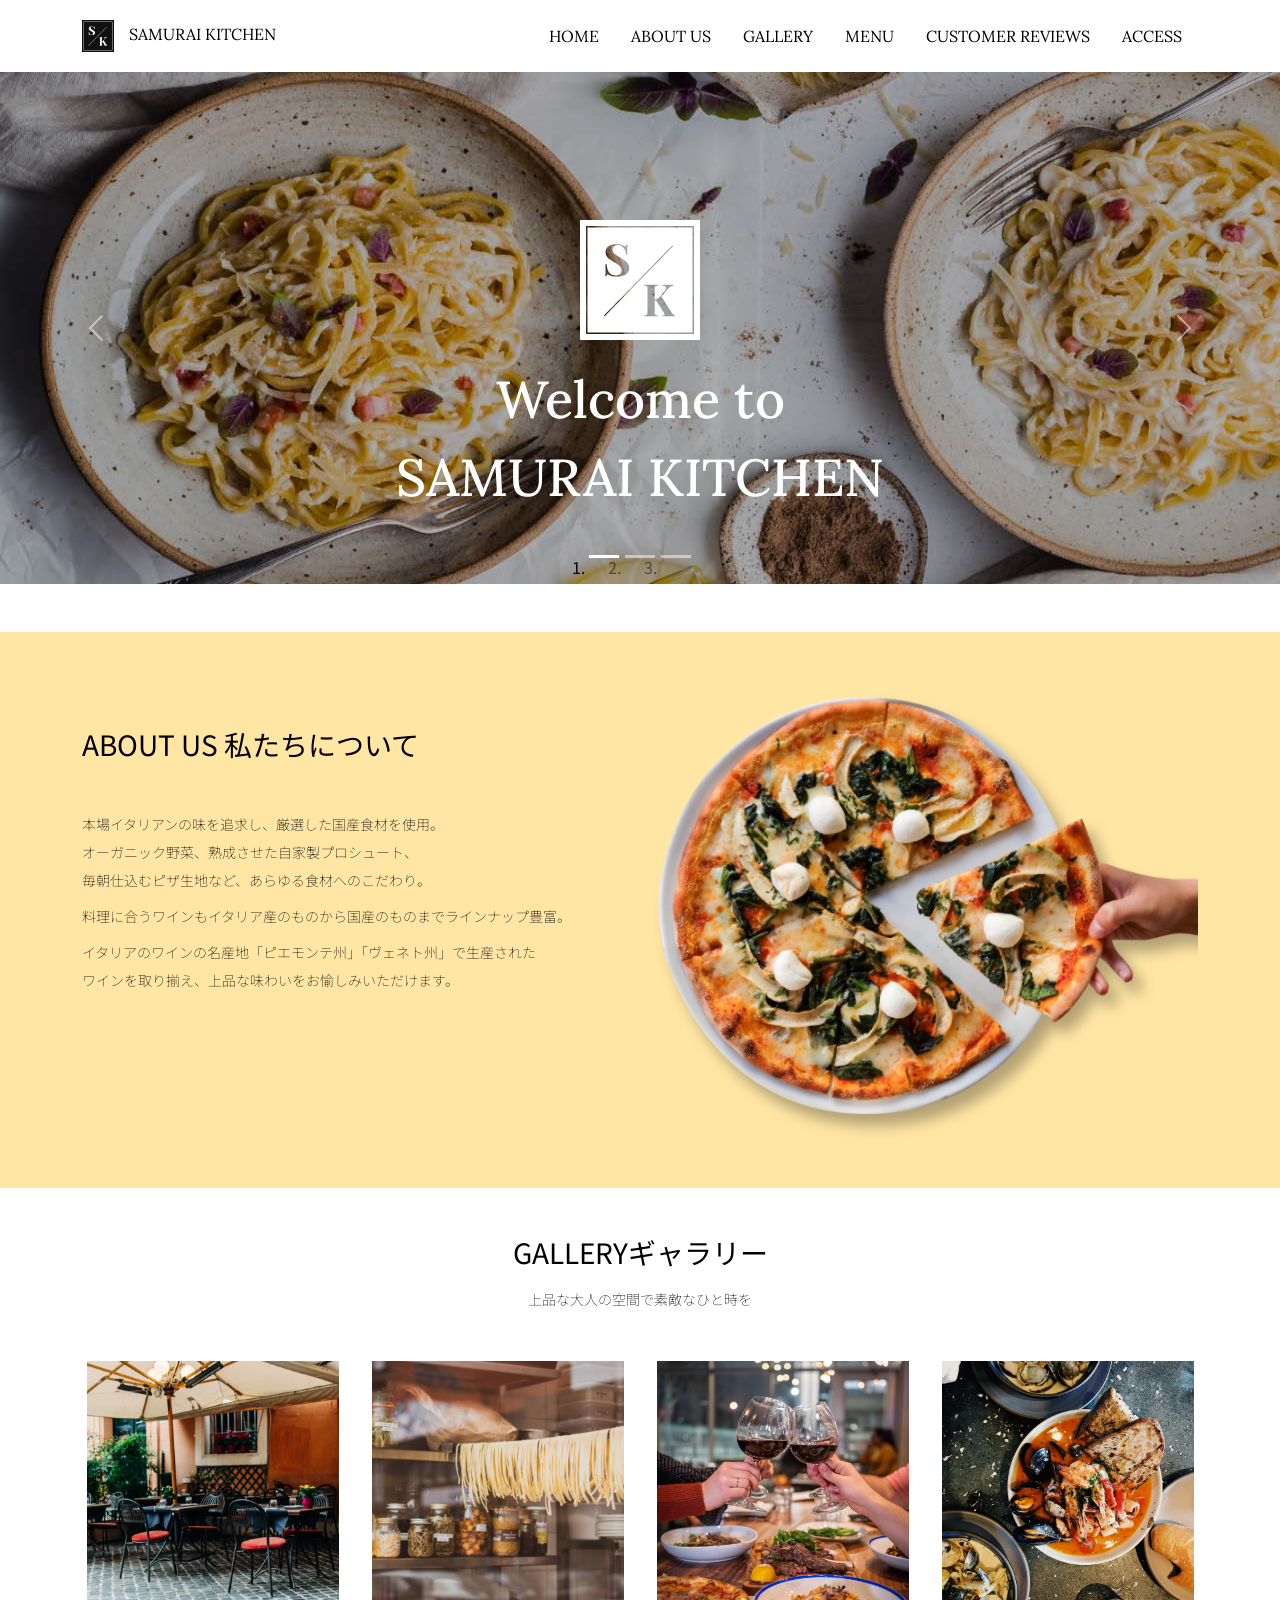
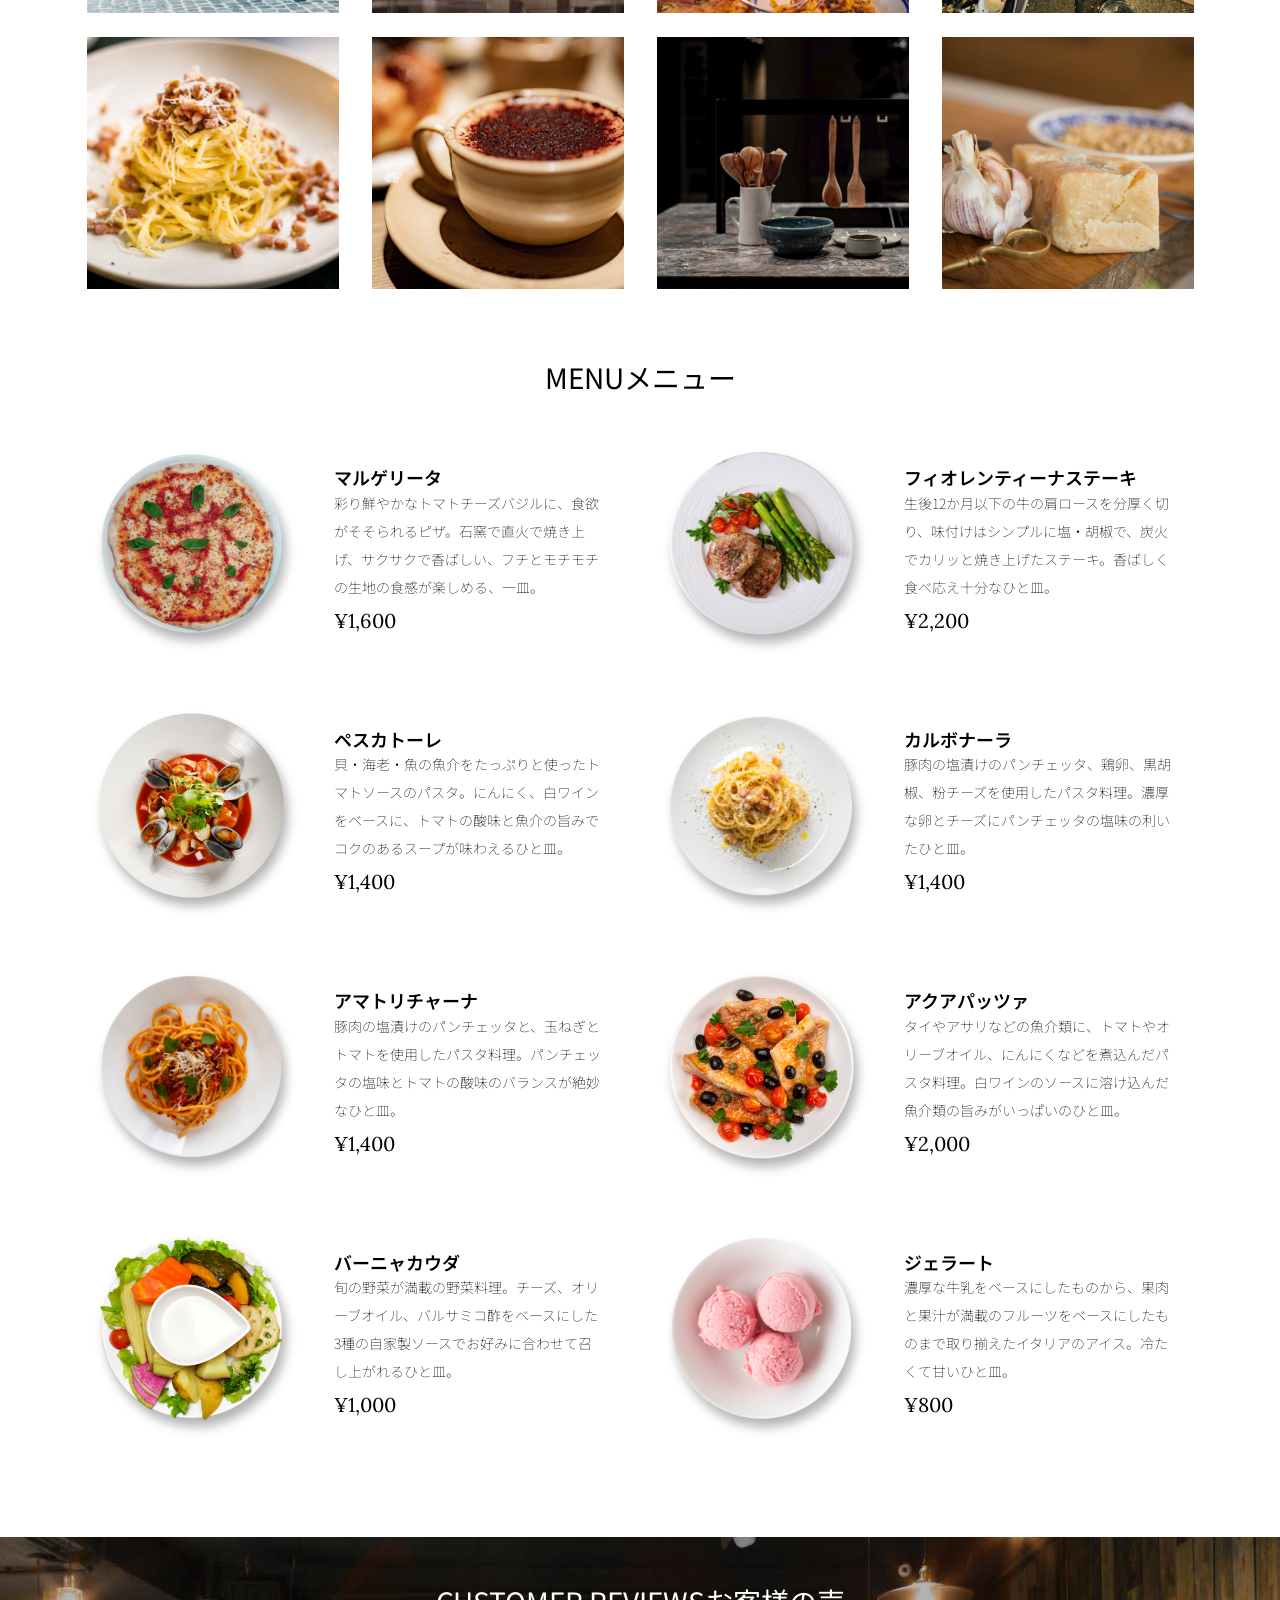
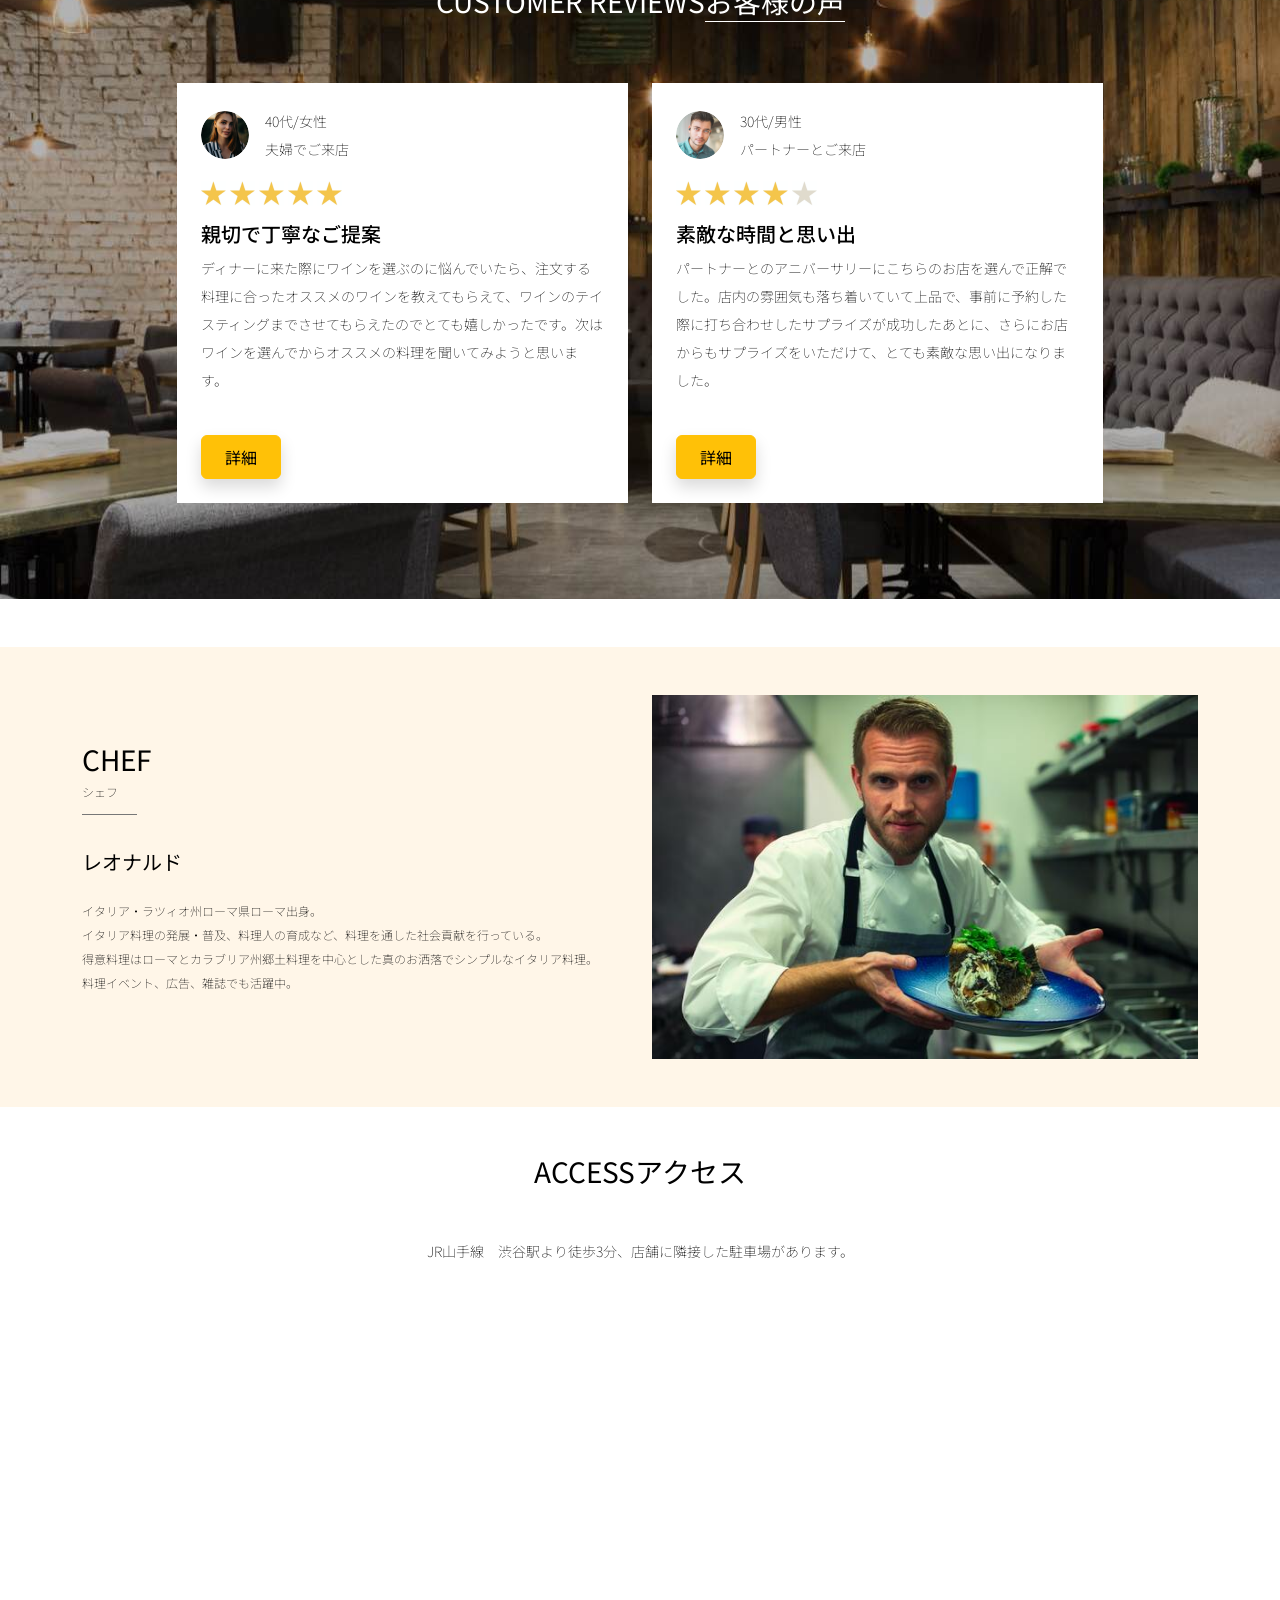
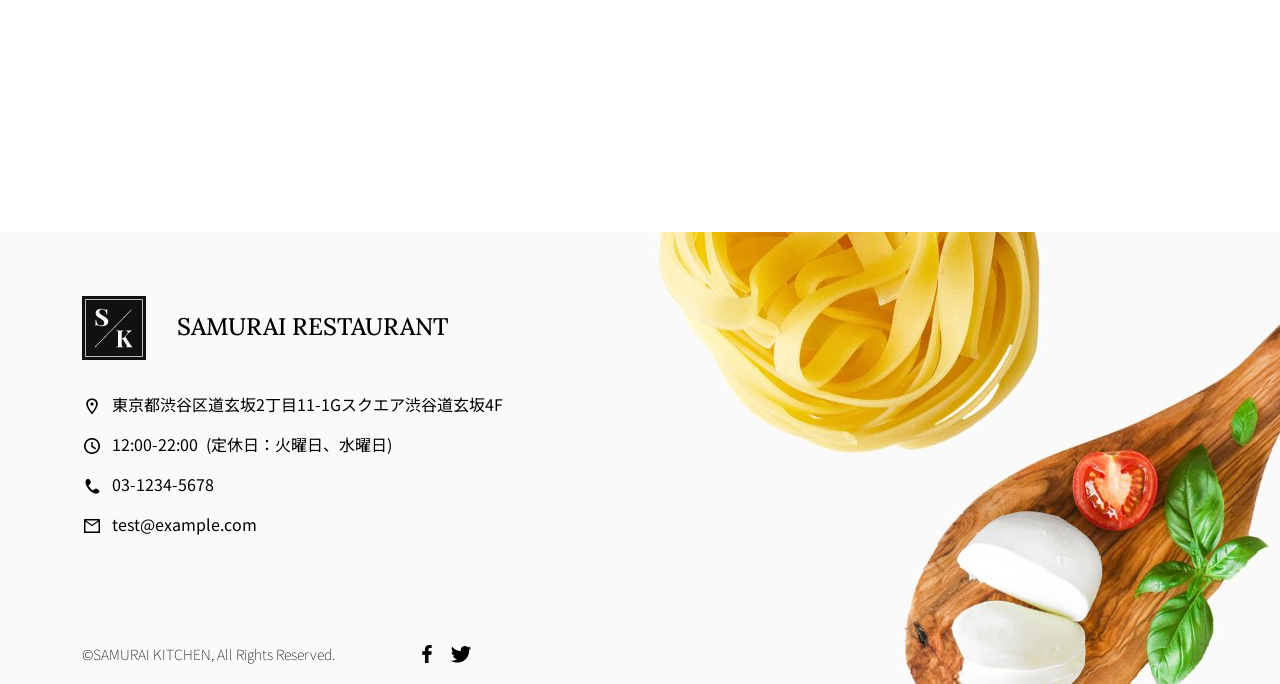
==== kadai_015/index.html @ 39fe1357 "kadai_015をアップロード" ====
<!doctype html>
<html lang="ja">

<head>
  <meta charset="utf-8">
  <meta name="viewport" content="width=device-width, initial-scale=1">
  <meta name="description" content="">
  <meta name="author" content="SAMURAI ENGINEER">
  <title>SAMURAI XD_HTML教材</title>
  <!-- ************************************************ bootstrap.min.cssの読み込み -->
  <link href="https://cdn.jsdelivr.net/npm/bootstrap@5.0.0-beta1/dist/css/bootstrap.min.css" rel="stylesheet"
    integrity="sha384-giJF6kkoqNQ00vy+HMDP7azOuL0xtbfIcaT9wjKHr8RbDVddVHyTfAAsrekwKmP1" crossorigin="anonymous">
  <!-- ************************************************ bootstrap.bundle.min.jsの読み込み -->

  <!-- ************************************************ Google Font読み込み -->
  <link rel="preconnect" href="https://fonts.gstatic.com">
  <link href="https://fonts.googleapis.com/css2?family=Lora&display=swap" rel="stylesheet">
  <link href="https://fonts.googleapis.com/css2?family=Noto+Sans+JP:wght@300&display=swap" rel="stylesheet">
  <!-- ************************************************ Font Awesome -->
  <link rel="stylesheet" href="https://use.fontawesome.com/releases/v5.1.0/css/all.css"
    integrity="sha384-lKuwvrZot6UHsBSfcMvOkWwlCMgc0TaWr+30HWe3a4ltaBwTZhyTEggF5tJv8tbt" crossorigin="anonymous">
  <!-- ************************************************今回作成する styles.cssの読み込み -->
  <link href="stylesheet/style.css" rel="stylesheet">
  <!-- ************************************************  -->
</head>

<body>
  <main>

    <!-- ************************************************ ナビゲーションバー開始 -->
   <nav class="navbar navbar-expand-lg">
     <div class="container">
       <a class="navbar-brand my_navbar_brand">
         <img class="img-fluid navbar_brand_logo" src="img/site_logo.png" alt="サイトアイコン"><span>SAMURAI KITCHEN</span>
       </a>
       <div class="navbar-toggler hamburger_menu" data-bs-toggle="collapse" data-bs-target="#navbarNav"
         　aria-controls="navbarNav" aria-expanded="false" aria-label="Toggle navigation">
         <input type="checkbox" id="hamburger_btn_check">
         <label for="hamburger_btn_check" class="hamburger_btn">
           <img class="btn_open" src="img/button_open.png" alt="ナビゲーションバーのボタン">
           <img class="btn_close" src="img/button_close.png" alt="ナビゲーションバーのボタン">
         </label>
       </div>
       <div class="collapse navbar-collapse justify-content-end" id="navbarNav">
         <ul class="navbar-nav">
           <li class="nav-item px-2">
             <a class="nav-link my_nav_link my-2" aria-current="page" href="#">HOME</a>
           </li>

           <li class="nav-item px-2">
             <a class="nav-link my_nav_link my-2" href="#about">ABOUT US</a>
           </li>

           <li class="nav-item px-2">
             <a class="nav-link my_nav_link my-2" href="#gallery">GALLERY</a>
           </li>

           <li class="nav-item px-2">
             <a class="nav-link my_nav_link my-2" href="#menu">MENU</a>
           </li>

           <li class="nav-item px-2">
             <a class="nav-link my_nav_link my-2" href="#review">CUSTOMER REVIEWS</a>
           </li>

           <li class="nav-item px-2">
             <a class="nav-link my_nav_link my-2" href="#access">ACCESS</a>
           </li>
             
         </ul>
       </div>
     </div>
   </nav>
    <!-- ************************************************ ナビゲーションバー終了 -->

    <!-- ************************************************ カルーセル開始 -->
  <div id="myCarousel" class="carousel slide mb-5" data-bs-ride="carousel">
    <ol class="carousel-indicators">
      <li data-bs-target="#myCarousel" data-bs-slide-to="0" class="active"></li>
     <li data-bs-target="#myCarousel" data-bs-slide-to="1"></li>
      <li data-bs-target="#myCarousel" data-bs-slide-to="2"></li>
   </ol>

    <div class="carousel-inner">
     <div class="carousel-item active">
        <img src="img/slider-1.jpg" alt="SAMURAI KITCHEN-1">
        <div class="carousel-caption">
         <h1 class="my_carousel_caption">
            Welcome to<br>
            SAMURAI KITCHEN
         </h1>
        </div>
     </div>

     <div class="carousel-item">
        <img src="img/slider-2.jpg" alt="サンプル画像">
        <div class="carousel-caption">
         <h1 class="my_carousel_caption">
            The fabulous combination of&nbsp;wine&nbsp;and&nbsp;food
          </h1>
        </div>
    </div>

      <div class="carousel-item">
        <img src="img/slider-3.jpg" alt="サンプル画像">
       <div class="carousel-caption">
          <h1 class="my_carousel_caption">Get the Italian taste<br>
            at the SAMURAI&nbsp;KITCHEN
         </h1>
        </div>
     </div>

  </div>
    <a class="carousel-control-prev" href="#myCarousel" role="button" data-bs-slide="prev">
      <span class="carousel-control-prev-icon" aria-hidden="true"></span>
      <span class="visually-hidden">Previous</span>
    </a>

    <a class="carousel-control-next" href="#myCarousel" role="button" data-bs-slide="next">
      <span class="carousel-control-next-icon" aria-hidden="true"></span>
      <span class="visually-hidden">Next</span>
    </a>
  </div>

    <!-- ************************************************ カルーセル終了 -->

    <!-- ************************************************ アバウトセクション開始 -->
<!-- アバウトセクション開始 -->
<section class="about_us_bg" id="about">
  <div class="container py-5 mb-5">
    <div class="row">
      <div class="col-lg-6 text-left">
        <div class="py-5">
          <h2 class="section_title about mb-5">
            ABOUT US
          </h2>
          <p class="mb-2">
            本場イタリアンの味を追求し、厳選した国産食材を使用。<br>
            オーガニック野菜、熟成させた自家製プロシュート、<br>
            毎朝仕込むピザ生地など、あらゆる食材へのこだわり。<br>
          </p>
          <p class="mb-2">
            料理に合うワインもイタリア産のものから国産のものまでラインナップ豊富。<br>
          </p>
          <p class="mb-2">
            イタリアのワインの名産地「ピエモンテ州」「ヴェネト州」で生産された<br>
            ワインを取り揃え、上品な味わいをお愉しみいただけます。<br>
          </p>
        </div>
      </div>
      <div class="col-lg-6">
        <img src="img/img-about-us.png" class="img-fluid" alt="pizza">
      </div>
    </div>
  </div>
</section>

    <!-- ************************************************ アバウトセクション終了 -->

    <!-- ************************************************ ギャラリーセクション開始 -->
    <section id="gallery">
      <div class="container mb-5">
        <h2 class="mb-3 section_title gallery text-center">GALLERY</h2>
        <p class="text-center mb-5">
          上品な大人の空間で素敵なひと時を
        </p>

        <div class="row">
          <div class="col-6 col-lg-3 mb-4 d-flex justify-content-center">
            <img class="img-fluid" src="img/gallery-1.jpg" alt="サンプル画像">
          </div>

          <div class="col-6 col-lg-3 mb-4 d-flex justify-content-center">
            <img class="img-fluid" src="img/gallery-2.jpg" alt="サンプル画像">
          </div>

          <div class="col-6 col-lg-3 mb-4 d-flex justify-content-center">
            <img class="img-fluid" src="img/gallery-3.jpg" alt="サンプル画像">
          </div>

          <div class="col-6 col-lg-3 mb-4 d-flex justify-content-center">
            <img class="img-fluid" src="img/gallery-4.jpg" alt="サンプル画像">
          </div>

          <div class="col-6 col-lg-3 mb-4 d-flex justify-content-center">
            <img class="img-fluid" src="img/gallery-5.jpg" alt="サンプル画像">
          </div>

          <div class="col-6 col-lg-3 mb-4 d-flex justify-content-center">
            <img class="img-fluid" src="img/gallery-6.jpg" alt="サンプル画像">
          </div>

          <div class="col-6 col-lg-3 mb-4 d-flex justify-content-center">
            <img class="img-fluid" src="img/gallery-7.jpg" alt="サンプル画像">
          </div>

          <div class="col-6 col-lg-3 mb-4 d-flex justify-content-center">
            <img class="img-fluid" src="img/gallery-8.jpg" alt="サンプル画像">
          </div>

        </div>
      </div>
    </section>

    <!-- ************************************************ ギャラリーセクション終了 -->

    <!-- ************************************************ メニューセクション -->
    <section id="menu">
      <div class="container">
        <div class="row">
          <div class="col-lg-12">
            <h2 class="section_title menu text-center mb-5">MENU</h2>
          </div>
        </div>
      </div>

      <div class="container mb-5">
        <div class="row">
          <div class="col-12 col-lg-6">
            <div class="row g-0 mb-4">
              <div class="col-12 col-lg-5 text-center">
                <img src="img/margherita.png" class="img-fluid" alt="マルゲリータ">
              </div>
              <div class="col-12 col-lg-7 p-4">
              <h4 class="mb-0 menu_title">マルゲリータ</h4>
                <p class="my-auto">彩り鮮やかなトマトチーズバジルに、食欲がそそられるピザ。石窯で直火で焼き上げ、サクサクで香ばしい、フチとモチモチの生地の食感が楽しめる、一皿。</p>
                <p class="menu_price">¥1,600</p>
              </div>
            </div>
          </div>

          <div class="col-12 col-lg-6">
            <div class="row g-0 mb-4">
              <div class="col-12 col-lg-5 text-center">
              <img src="img/steak.png" class="img-fluid" alt="フィオレンティーナステーキ">
              </div>
              <div class="col-12 col-lg-7 p-4">
                <h4 class="mb-0 menu_title">フィオレンティーナステーキ</h4>
                <p class="my-auto">生後12か月以下の牛の肩ロースを分厚く切り、味付けはシンプルに塩・胡椒で、炭火でカリッと焼き上げたステーキ。香ばしく食べ応え十分なひと皿。</p>
                <p class="menu_price">¥2,200</p>
              </div>
            </div>
          </div>

          <div class="col-12 col-lg-6">
            <div class="row g-0 mb-4">
              <div class="col-12 col-lg-5 text-center">
                <img src="img/pescatore.png" class="img-fluid" alt="ペスカトーレ">
              </div>
              <div class="col-12 col-lg-7 p-4">
                <h4 class="mb-0 menu_title">ペスカトーレ</h4>
                <p class="my-auto">貝・海老・魚の魚介をたっぷりと使ったトマトソースのパスタ。にんにく、白ワインをベースに、トマトの酸味と魚介の旨みでコクのあるスープが味わえるひと皿。</p>
                <p class="menu_price">¥1,400</p>
              </div>
            </div>
          </div>

          <div class="col-12 col-lg-6">
            <div class="row g-0 mb-4">
              <div class="col-12 col-lg-5 text-center">
                <img src="img/carbonara.png" class="img-fluid" alt="カルボナーラ">
              </div>
              <div class="col-12 col-lg-7 p-4">
                <h4 class="mb-0 menu_title">カルボナーラ</h4>
                <p class="my-auto">豚肉の塩漬けのパンチェッタ、鶏卵、黒胡椒、粉チーズを使用したパスタ料理。濃厚な卵とチーズにパンチェッタの塩味の利いたひと皿。</p>
                <p class="menu_price">¥1,400</p>
              </div>
            </div>
          </div>

          <div class="col-12 col-lg-6">
            <div class="row g-0 mb-4">
              <div class="col-12 col-lg-5 text-center">
                <img src="img/amatriciana.png" class="img-fluid" alt="アマトリチャーナ">
              </div>
              <div class="col-12 col-lg-7 p-4">
                <h4 class="mb-0 menu_title">アマトリチャーナ</h4>
                <p class="my-auto">豚肉の塩漬けのパンチェッタと、玉ねぎとトマトを使用したパスタ料理。パンチェッタの塩味とトマトの酸味のバランスが絶妙なひと皿。</p>
                <p class="menu_price">¥1,400</p>
              </div>
            </div>
          </div>

          <div class="col-12 col-lg-6">
            <div class="row g-0 mb-4">
              <div class="col-12 col-lg-5 text-center">
                <img src="img/acqua-pazza.png" class="img-fluid" alt="アクアパッツァ">
              </div>
              <div class="col-12 col-lg-7 p-4">
                <h4 class="mb-0 menu_title">アクアパッツァ</h4>
                <p class="my-auto">タイやアサリなどの魚介類に、トマトやオリーブオイル、にんにくなどを煮込んだパスタ料理。白ワインのソースに溶け込んだ魚介類の旨みがいっぱいのひと皿。</p>
                <p class="menu_price">¥2,000</p>
              </div>
            </div>
          </div>

          <div class="col-12 col-lg-6">
            <div class="row g-0 mb-4">
              <div class="col-12 col-lg-5 text-center">
                <img src="img/bagna-cauda.png" class="img-fluid" alt="バーニャカウダ">
              </div>
              <div class="col-12 col-lg-7 p-4">
                <h4 class="mb-0 menu_title">バーニャカウダ</h4>
                <p class="my-auto">旬の野菜が満載の野菜料理。チーズ、オリーブオイル、バルサミコ酢をベースにした3種の自家製ソースでお好みに合わせて召し上がれるひと皿。</p>
                <p class="menu_price">¥1,000</p>
              </div>
            </div>
          </div>

          <div class="col-12 col-lg-6">
            <div class="row g-0 mb-4">
              <div class="col-12 col-lg-5 text-center">
                <img src="img/gelato.png" class="img-fluid" alt="ジェラート">
              </div>
              <div class="col-12 col-lg-7 p-4">
                <h4 class="mb-0 menu_title">ジェラート</h4>
                <p class="my-auto">濃厚な牛乳をベースにしたものから、果肉と果汁が満載のフルーツをベースにしたものまで取り揃えたイタリアのアイス。冷たくて甘いひと皿。</p>
                <p class="menu_price">¥800</p>
              </div>
            </div>
          </div>
        </div>
      </div>
    </section>

    <!-- ************************************************ メニューセクション終了 -->

    <!-- ************************************************ レビューセクション開始 -->
    <section id="review">
      <div class="review_wrapper">
        <div class="container py-5 mb-5">
          <div class="text-center mb-5">
            <h2 class="section_title review text-center text-white">CUSTOMER REVIEWS</h2>
          </div>
          <div class="row pb-5 justify-content-center">
            <div class="col-12 col-lg-5 mt-3">
              <div class="bg-white h_420">
                <div class="p-4">
                  <div class="d-flex align-items-center">
                    <img src="img/customer-woman.png" class="reviewer_img" alt="サンプル画像">
                    <div>
                      <p class="my-0">40代/女性</p>
                      <p class="my-0">夫婦でご来店</p>
                    </div>
                  </div>
                  <div class="my-3">
                    <img src="img/star-point.png" class="star_img" alt="star">
                    <img src="img/star-point.png" class="star_img" alt="star">
                    <img src="img/star-point.png" class="star_img" alt="star">
                    <img src="img/star-point.png" class="star_img" alt="star">
                    <img src="img/star-point.png" class="star_img" alt="star">
                  </div>
                  <h5>親切で丁寧なご提案</h5>
                  <p>
                    ディナーに来た際にワインを選ぶのに悩んでいたら、注文する料理に合ったオススメのワインを教えてもらえて、ワインのテイスティングまでさせてもらえたのでとても嬉しかったです。次はワインを選んでからオススメの料理を聞いてみようと思います。
                  </p>
                  <button type="button" class="btn btn-warning shadow fix_bottom">詳細</button>
                </div>
              </div>
            </div>
            <div class="col-12 col-lg-5 mt-3">
              <div class="bg-white h_420">
                <div class="p-4">
                  <div class="d-flex align-items-center">
                    <img src="img/customer-man.png" class="reviewer_img" alt="サンプル画像">
                    <div>
                      <p class="my-0">30代/男性</p>
                      <p class="my-0">パートナーとご来店</p>
                    </div>
                  </div>
                  <div class="my-3">
                    <img src="img/star-point.png" class="star_img" alt="star">
                    <img src="img/star-point.png" class="star_img" alt="star">
                    <img src="img/star-point.png" class="star_img" alt="star">
                    <img src="img/star-point.png" class="star_img" alt="star">
                    <img src="img/star-no-point.png" class="star_img" alt="no-star">
                  </div>
                  <h5>素敵な時間と思い出</h5>
                  <p>
                    パートナーとのアニバーサリーにこちらのお店を選んで正解でした。店内の雰囲気も落ち着いていて上品で、事前に予約した際に打ち合わせしたサプライズが成功したあとに、さらにお店からもサプライズをいただけて、とても素敵な思い出になりました。
                  </p>
                  <button type="button" class="btn btn-warning shadow fix_bottom">詳細</button>
                </div>
              </div>
            </div>
          </div>
        </div>
      </div>
    </section>

    <!-- ************************************************ レビューセクション終了 -->

    <!--  *********************************************** 課題-15のシェフ追加　-->
    <section id="chef" class="chef_bg">
      <div class="container py-5 mb-5">
        <div class="row align-items-center">
          <div class="col-lg-6 chef_text_wrapper">
            <h2 class="section_title chef mb-1">CHEF</h2>
            <p class="chef_subtitle">シェフ</p>
            <h3 class="chef_name">レオナルド</h3>
               <p class="chef_description">
              イタリア・ラツィオ州ローマ県ローマ出身。
              <br>イタリア料理の発展・普及、料理人の育成など、料理を通した社会貢献を行っている。 
              <br>得意料理はローマとカラブリア州郷土料理を中心とした真のお洒落でシンプルなイタリア料理。
              <br>料理イベント、広告、雑誌でも活躍中。
               </p>
              </div>

          <div class="col-lg-6">
            <img src="img/chef.jpg" class="img-fluid" alt="シェフの写真"> 
          </div>

        </div>
      </div>
    </section>


    <!--  *********************************************** 課題-15のシェフ追加終了　-->


    <!-- ************************************************ アクセスセクション開始 -->
    <section id="access">
      <div class="container">

        <div class="row">
          <div class="col-lg-12 text-center mb-5">
            <h2 class="section_title text-center access mb-5">ACCESS</h2>
            <p>JR山手線　渋谷駅より徒歩3分、店舗に隣接した駐車場があります。</p>
          </div>
        </div>
      </div>

      <div class="container mb-5 px-2">
        <iframe
          src="https://www.google.com/maps/embed?pb=!1m18!1m12!1m3!1d12967.114087343349!2d139.687349334065!3d35.657827993593834!2m3!1f0!2f0!3f0!3m2!1i1024!2i768!4f1.1!3m3!1m2!1s0x6018f5209bb80c49%3A0x7abbc1a9d7d575eb!2z5qCq5byP5Lya56S-5L6N!5e0!3m2!1sja!2sjp!4v1623882550231!5m2!1sja!2sjp"
          class="w-100" style="height: 50vh;" loading="lazy"></iframe>
      </div>
    </section>

    <!-- ************************************************ アクセスセクション終了 -->


    <!-- ************************************************ フッター開始 -->
    <footer id="footer">
      <div class="container">
        <div class="row">
          <div class="col-12 col-lg-6 position-relative">
            <div class="row pt-5">
              <div class="col-lg-2 text-center my-3">
                <img class="img-fluid footer_brand_logo" src="img/site_logo.png" alt="サンプル画像">
              </div>
              <div class="col-lg-10 align-self-center my-3">
                <h2 class="m-0 footer_text">SAMURAI RESTAURANT</h2>
              </div>
            </div>

            <div class="restaurant_info py-3">
              <div class="d-flex mb-3">
                <img src="img/icon-Marker.png" alt="marker">
                <p class="p-0 m-0">東京都渋谷区道玄坂2丁目11-1Gスクエア渋谷道玄坂4F</p>
              </div>
              <div class="d-flex mb-3">
                <img src="img/icon-Clock.png" alt="clock">
                <p class="p-0 m-0">12:00-22:00&nbsp;&nbsp;(定休日：火曜日、水曜日)</p>
              </div>
              <div class="d-flex mb-3">
                <img src="img/icon-Phone.png" alt="phone">
                <p class="p-0 m-0">03-1234-5678</p>
              </div>
              <div class="d-flex mb-3">
                <img src="img/icon-Mail.png" alt="mail">
                <p class="p-0 m-0">test@example.com</p>
              </div>
            </div>

            <div class="copy_right align-items-center">
              <p>
                ©SAMURAI KITCHEN, All Rights Reserved.
              </p>
              <img src="img/icon-facebook.png" class="sns_img" alt="facebook">
              <img src="img/icon-twitter.png" class="sns_img" alt="twitter">
            </div>
          </div>

          <div class="col-12 col-lg-6 d-none d-lg-block">
            <img src="img/background-footer.jpg" alt="背景画像">
          </div>
        </div>
      </div>
    </footer>
    
    <!-- ************************************************ フッター終了 -->
  </main>

 <script src="https://cdn.jsdelivr.net/npm/bootstrap@5.0.0-beta1/dist/js/bootstrap.bundle.min.js"
    integrity="sha384-ygbV9kiqUc6oa4msXn9868pTtWMgiQaeYH7/t7LECLbyPA2x65Kgf80OJFdroafW" crossorigin="anonymous" defer>
 </script> 

</body>

</html>
---- kadai_015/stylesheet/style.css ----
/* ----------------------------------------------- 共通 */
html,
body {
  overflow-x: hidden;
}

body {
  color: #000000;
  font-family: 'Noto Sans JP', sans-serif;
  padding-bottom: 0;

}

p {
  line-height: 2.0em;
  font-weight: 100;
  font-style: normal;
  font-size: 14px;

}



/* ----------------------------------------------- ナビゲーションバー */
.navbar_brand_logo {
  width: 32px;
  height: 32px;
  display: inline-block;
  margin-right: 15px;
}

.my_navbar_brand,
.my_nav_link {
  font-size: 16px;
  font-family: 'Lora', serif;
  color: #000000 !important;
}

.navbar-toggler {
  padding: 0 !important;
  border: none;
}

#hamburger_btn_check:checked~.hamburger_btn .btn_close {
  display: block;
}

#hamburger_btn_check:checked~.hamburger_btn .btn_open {
  display: none;
}

.btn_close {
  display: none;
}

#hamburger_btn_check {
  display: none;
}




/* ----------------------------------------------- カールセル */
.my_carousel_caption {
  font-size: 52px;
  padding-top: 1.25rem;
  padding-bottom: 1.25rem;
  color: #fff;
  text-align: center;
  font-family: 'Lora', serif;
  line-height: 1.5em;
}

.my_carousel_caption::before {
  content: url(../img/logoSymbol_White.png);
  display: block;
}

@media screen and (max-width:375px) {
  .my_carousel_caption {
    font-size: 27px;
  }
}

.carousel-item {
  height: 32rem;
}

.carousel-item>img {
  position: absolute;
  top: 0;
  left: 0;
  min-width: 100%;
  height: 32rem;
}




/* ----------------------------------------------- アバウト */

.about::after {
  content: "私たちについて";
}

.about_us_bg {
  background-color: #FFE6A5;
}

/* ----------------------------------------------- ギャラリー */

.gallery::after {
  content: "ギャラリー";
  margin: 0 auto 0;
}

/* ----------------------------------------------- メニュー */

.menu::after {
  content: "メニュー";
  margin: 0 auto 0;
}

.menu_title {
  font-size: 18px;
  font-weight: 600;
  font-style: normal;
}

.menu_price {
  font-size: 20px;
  font-weight: 400;
  font-family: 'Lora', serif;
}

/* ----------------------------------------------- レビュー */

.review_wrapper {
  background-image: url(../img/background-reviews.jpg);
  background-repeat: no-repeat;
  background-size: cover;
}

.review::after {
  content: "お客様の声";
  margin: 0 auto 0;
  border-bottom: solid 1px #FFFFFF;
}

.h_420 {
  height: 420px;
  position: relative;
}

.reviewer_img {
  width: 48px;
  height: 48px;
  border-radius: 50%;
  margin-right: 16px;
}

.star_img {
  width: 25px;
  height: 25px;
}

.fix_bottom {
  position: absolute;
  width: 80px;
  height: 44px;
  left: 24px;
  bottom: 24px;
}

/* ----------------------------------------------- シェフ */

.chef_bg {
  background-color: #fff6e8;
}

.chef_text_wrapper {
  padding-right: 40px;
}

.section_title {
  font-size: 28px;
  font-weight: 400;
}

.chef_subtitle {
  width: 55px;
  padding-bottom: 10px;
  margin-bottom: 35px;
  border-bottom: 1px solid #777;
  font-size: 12px;
}

.chef_name {
  margin-bottom: 25px;
  font-size: 20px;
  font-weight: 400;
}

.chef_description {
  font-size: 12px;
  line-height: 2;
}


/* ----------------------------------------------- アクセス */

.access::after {
  content: "アクセス";
  margin: 0 auto 0;
}


/* ----------------------------------------------- フッター */

#footer {
  background-color: #FAFAFA;
}

.copy_right {
  font-size: 14px;
  position: absolute;
  bottom: 1rem;
  left: 12px;
  display: flex;
}

.copy_right>p {
  margin-right: 5rem;
  margin-bottom: 0;
}

.copy_right>img.sns_img {
  height: 24px;
  width: 24px;
  margin-right: 10px;
  margin-top: 0;
}

.restaurant_info p {
  font-weight: 400;
  line-height: 1.5;
  font-size: 16px;
}

.restaurant_info img {
  width: 20px;
  height: 20px;
  margin-right: 10px;
  line-height: 1.5;
  margin-top: auto;
}

.footer_brand_logo {
  width: 64px;
  height: 64px;
  display: inline-block;
  margin-right: 15px;
}

.footer_text {
  font-size: 24px;
  font-family: 'Lora', serif;
}

@media screen and (max-width: 991px) {
  .footer_text,
  .copy_right {
    margin-top: 2rem;
    text-align: center;
    position: relative;
  }

  .copy_right>p,img {
    margin-right: 1rem;
    font-size: 14px;
    margin: 0;
    line-height: 35px;
  }
}
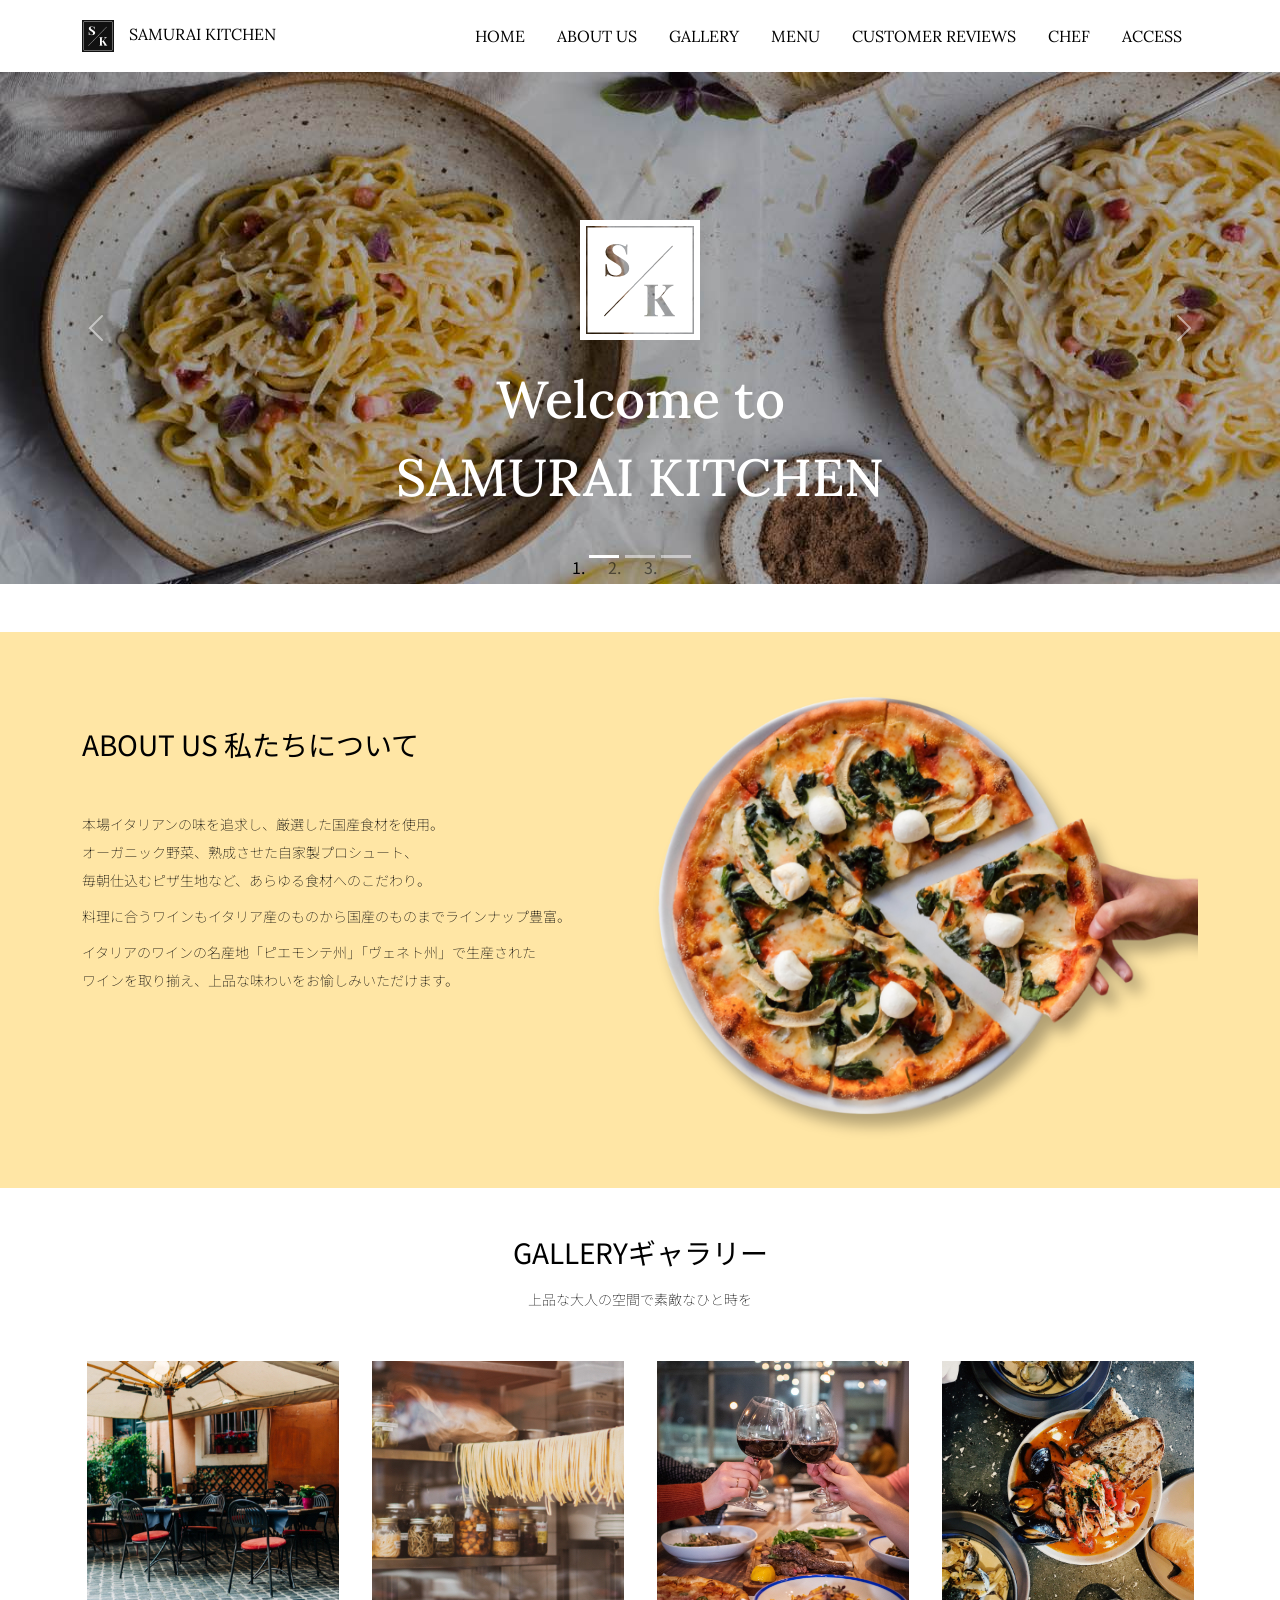
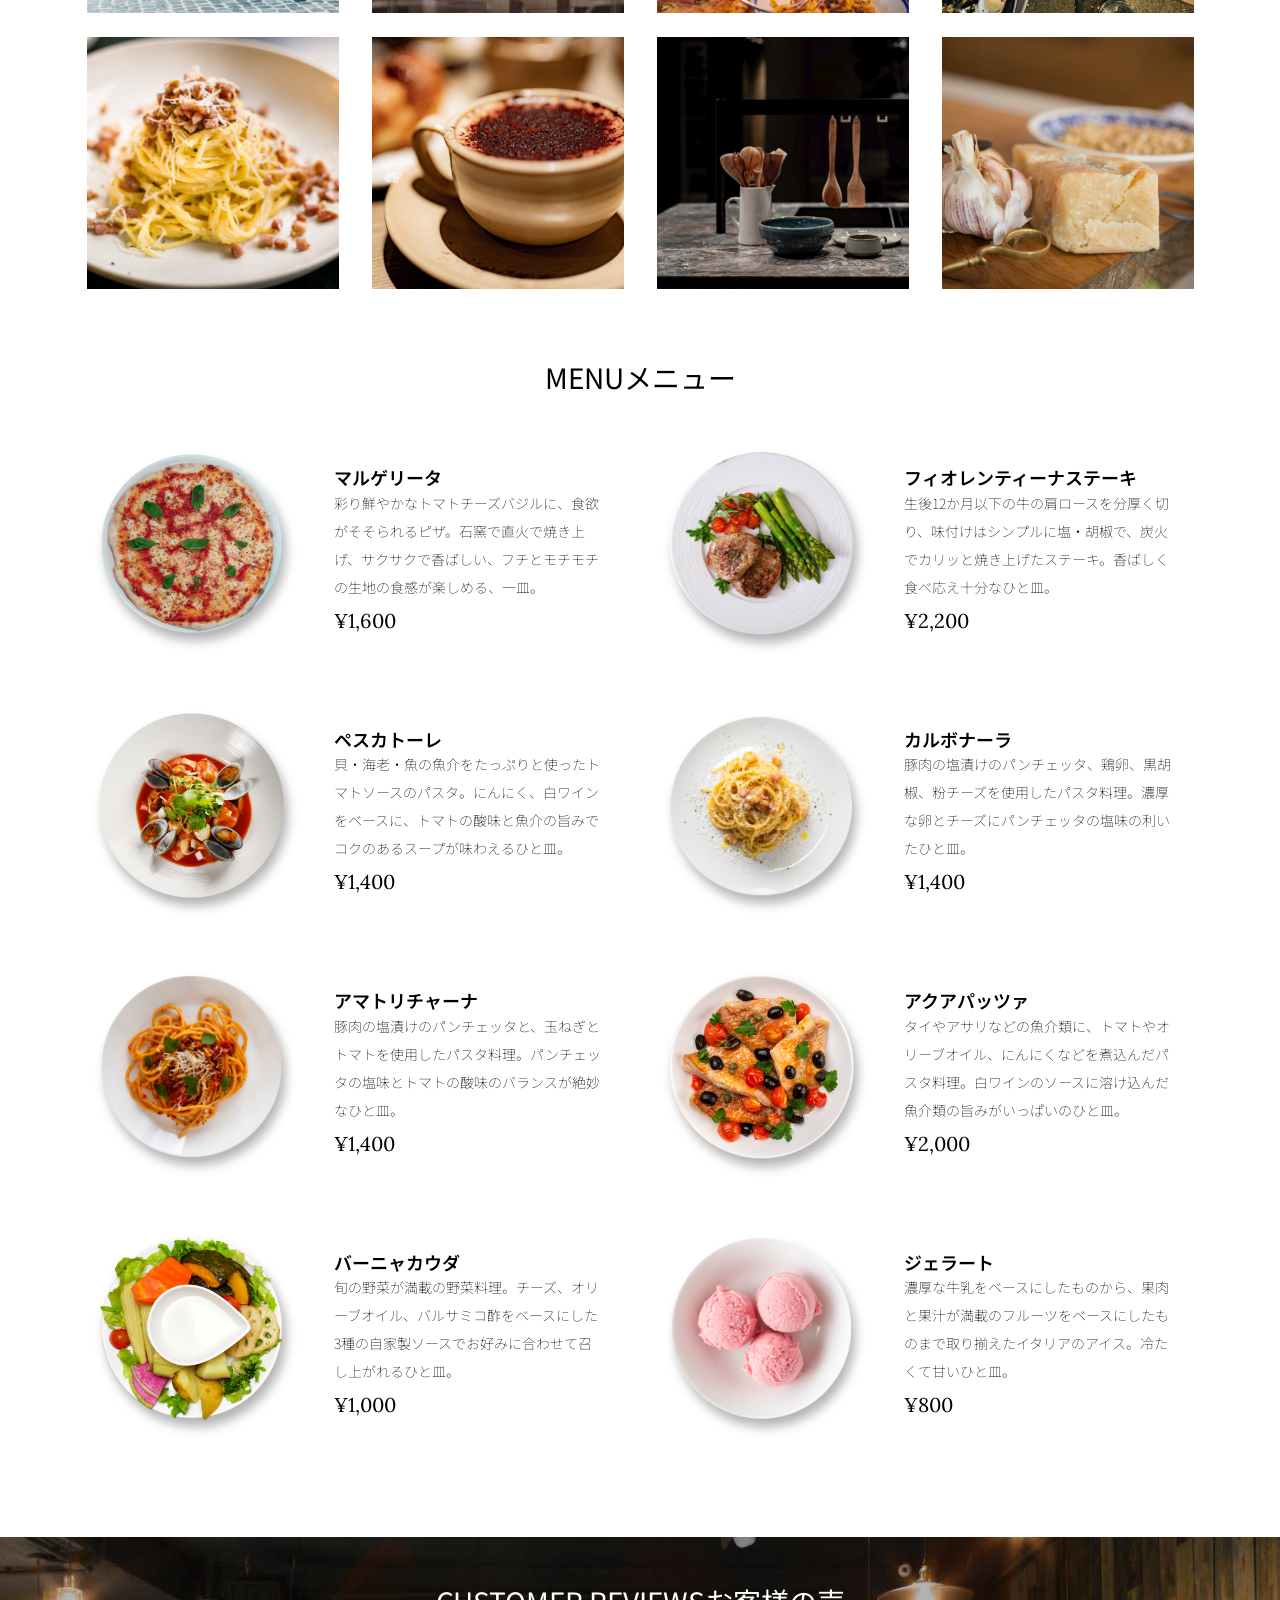
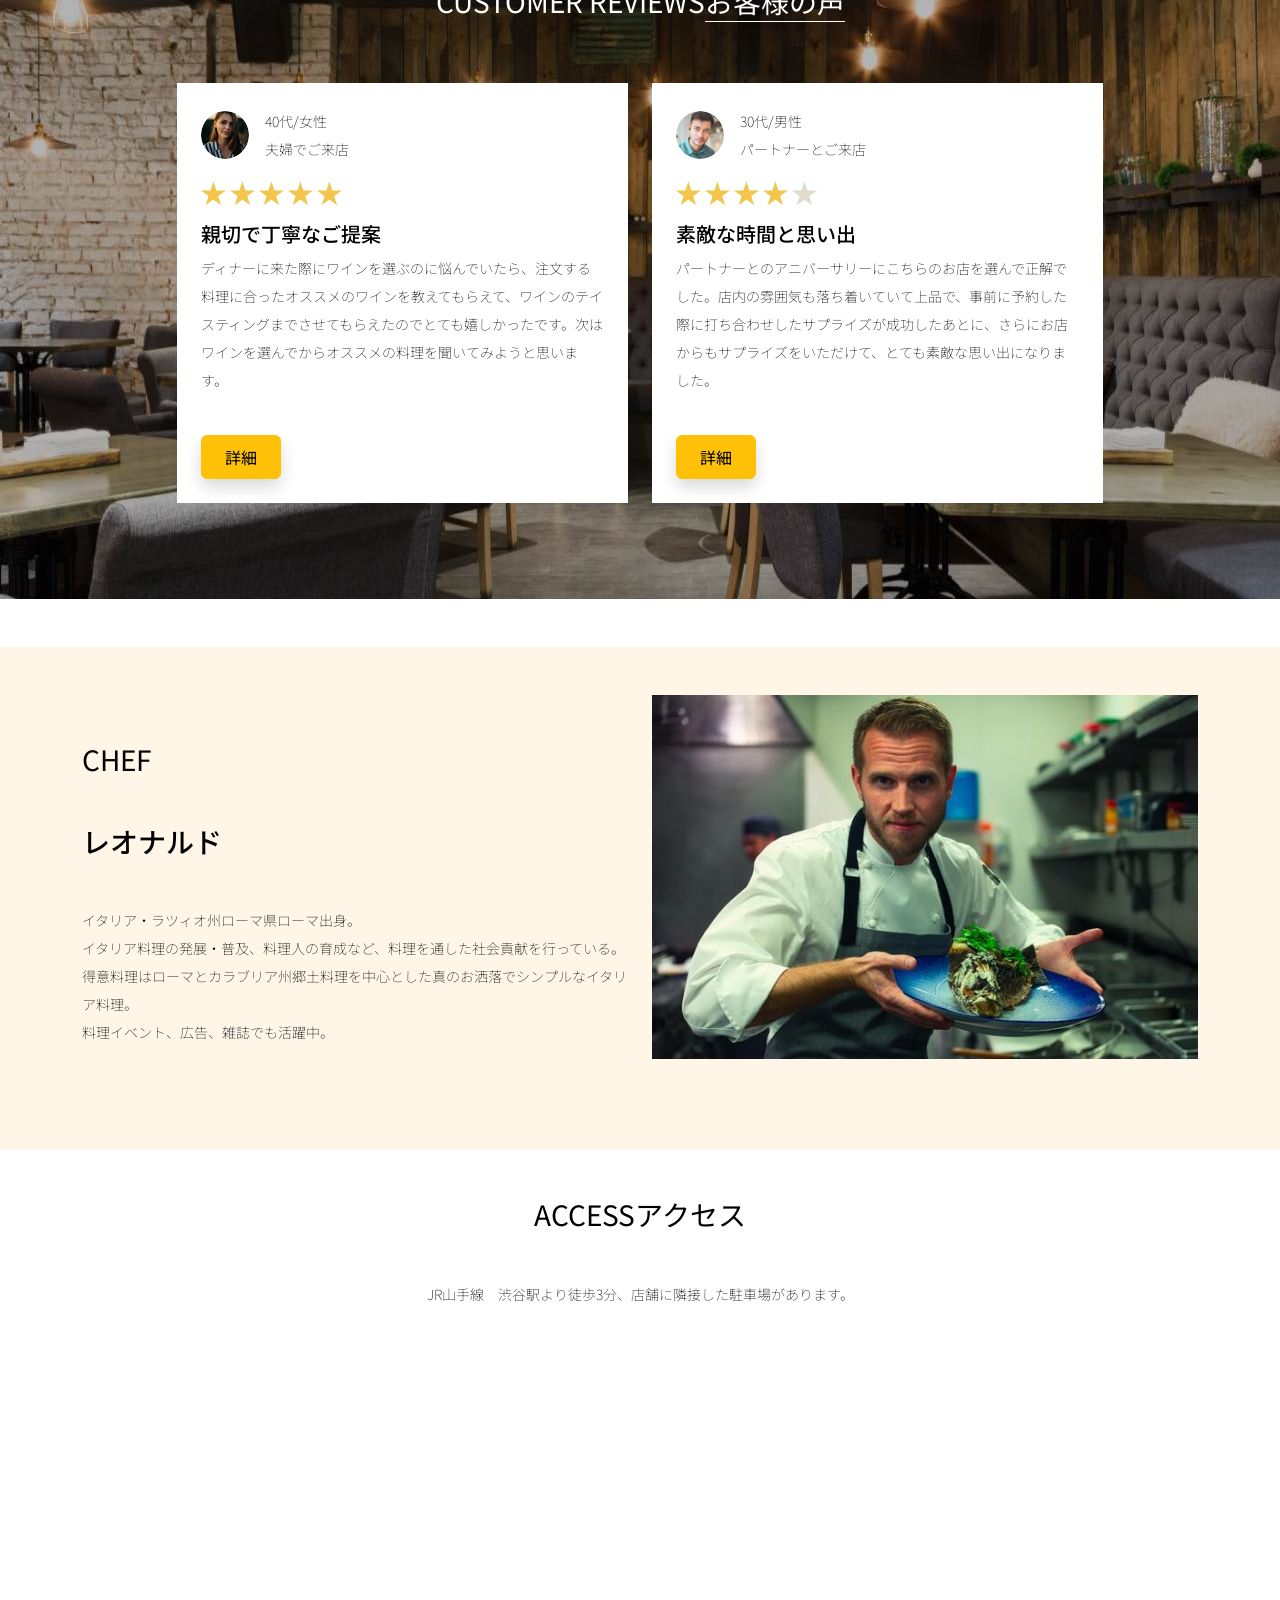
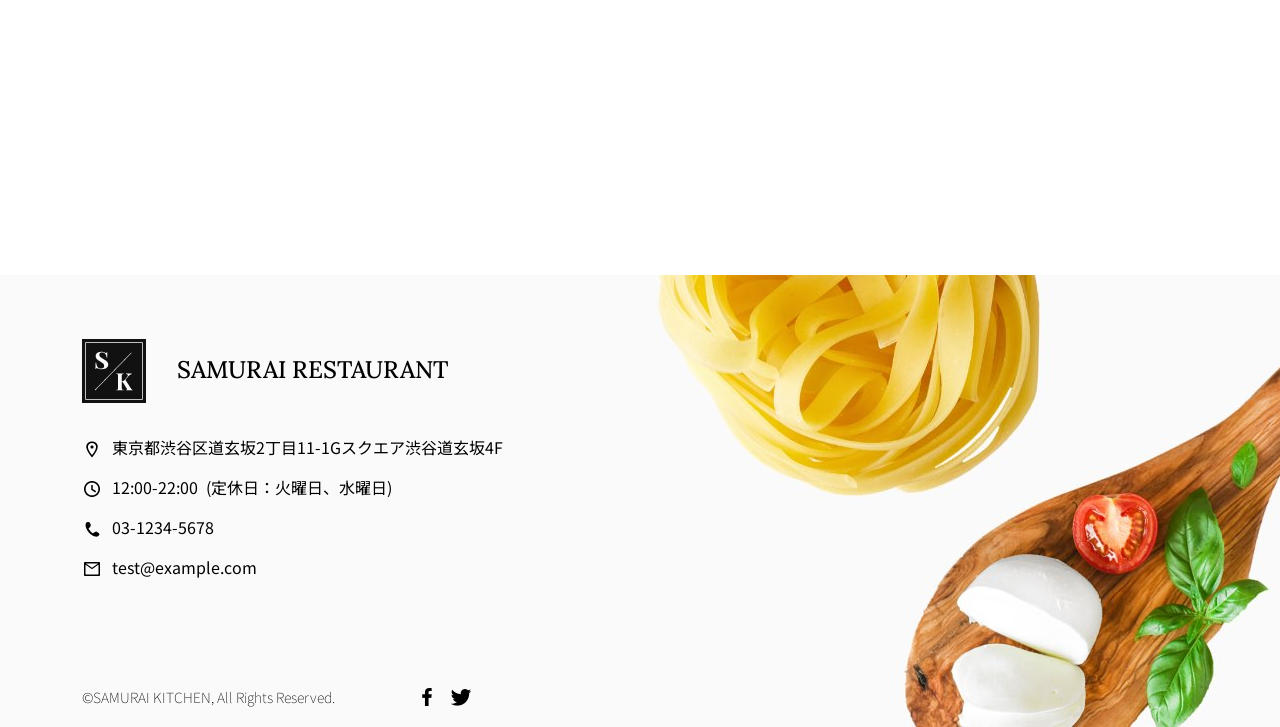
==== commit f8637f1f: "再提出" ====
--- a/kadai_015/index.html
+++ b/kadai_015/index.html
@@ -61,6 +61,10 @@
 
            <li class="nav-item px-2">
              <a class="nav-link my_nav_link my-2" href="#review">CUSTOMER REVIEWS</a>
+           </li>
+
+          <li class="nav-item px-2">
+             <a class="nav-link my_nav_link my-2" href="#chef">CHEF</a>
            </li>
 
            <li class="nav-item px-2">
@@ -391,28 +395,29 @@
     <!-- ************************************************ レビューセクション終了 -->
 
     <!--  *********************************************** 課題-15のシェフ追加　-->
-    <section id="chef" class="chef_bg">
-      <div class="container py-5 mb-5">
-        <div class="row align-items-center">
-          <div class="col-lg-6 chef_text_wrapper">
-            <h2 class="section_title chef mb-1">CHEF</h2>
-            <p class="chef_subtitle">シェフ</p>
-            <h3 class="chef_name">レオナルド</h3>
-               <p class="chef_description">
-              イタリア・ラツィオ州ローマ県ローマ出身。
-              <br>イタリア料理の発展・普及、料理人の育成など、料理を通した社会貢献を行っている。 
-              <br>得意料理はローマとカラブリア州郷土料理を中心とした真のお洒落でシンプルなイタリア料理。
-              <br>料理イベント、広告、雑誌でも活躍中。
-               </p>
-              </div>
-
-          <div class="col-lg-6">
-            <img src="img/chef.jpg" class="img-fluid" alt="シェフの写真"> 
-          </div>
-
-        </div>
-      </div>
-    </section>
+<section class="chef_bg" id="chef">
+  <div class="container py-5 mb-5">
+    <div class="row">
+      <div class="col-lg-6 text-left">
+        <div class="py-5">
+          <h2 class="section_title chef mb-5">
+            CHEF
+          </h2>
+          <h3 class="mb-5">レオナルド</h3>
+          <p class="mb-2">
+            イタリア・ラツィオ州ローマ県ローマ出身。<br>
+            イタリア料理の発展・普及、料理人の育成など、料理を通した社会貢献を行っている。 <br>
+            得意料理はローマとカラブリア州郷土料理を中心とした真のお洒落でシンプルなイタリア料理。<br>
+            料理イベント、広告、雑誌でも活躍中。
+          </p>
+        </div>
+      </div>
+      <div class="col-lg-6">
+        <img src="img/chef.jpg" class="img-fluid" alt="シェフの写真">
+      </div>
+    </div>
+  </div>
+</section>
 
 
     <!--  *********************************************** 課題-15のシェフ追加終了　-->
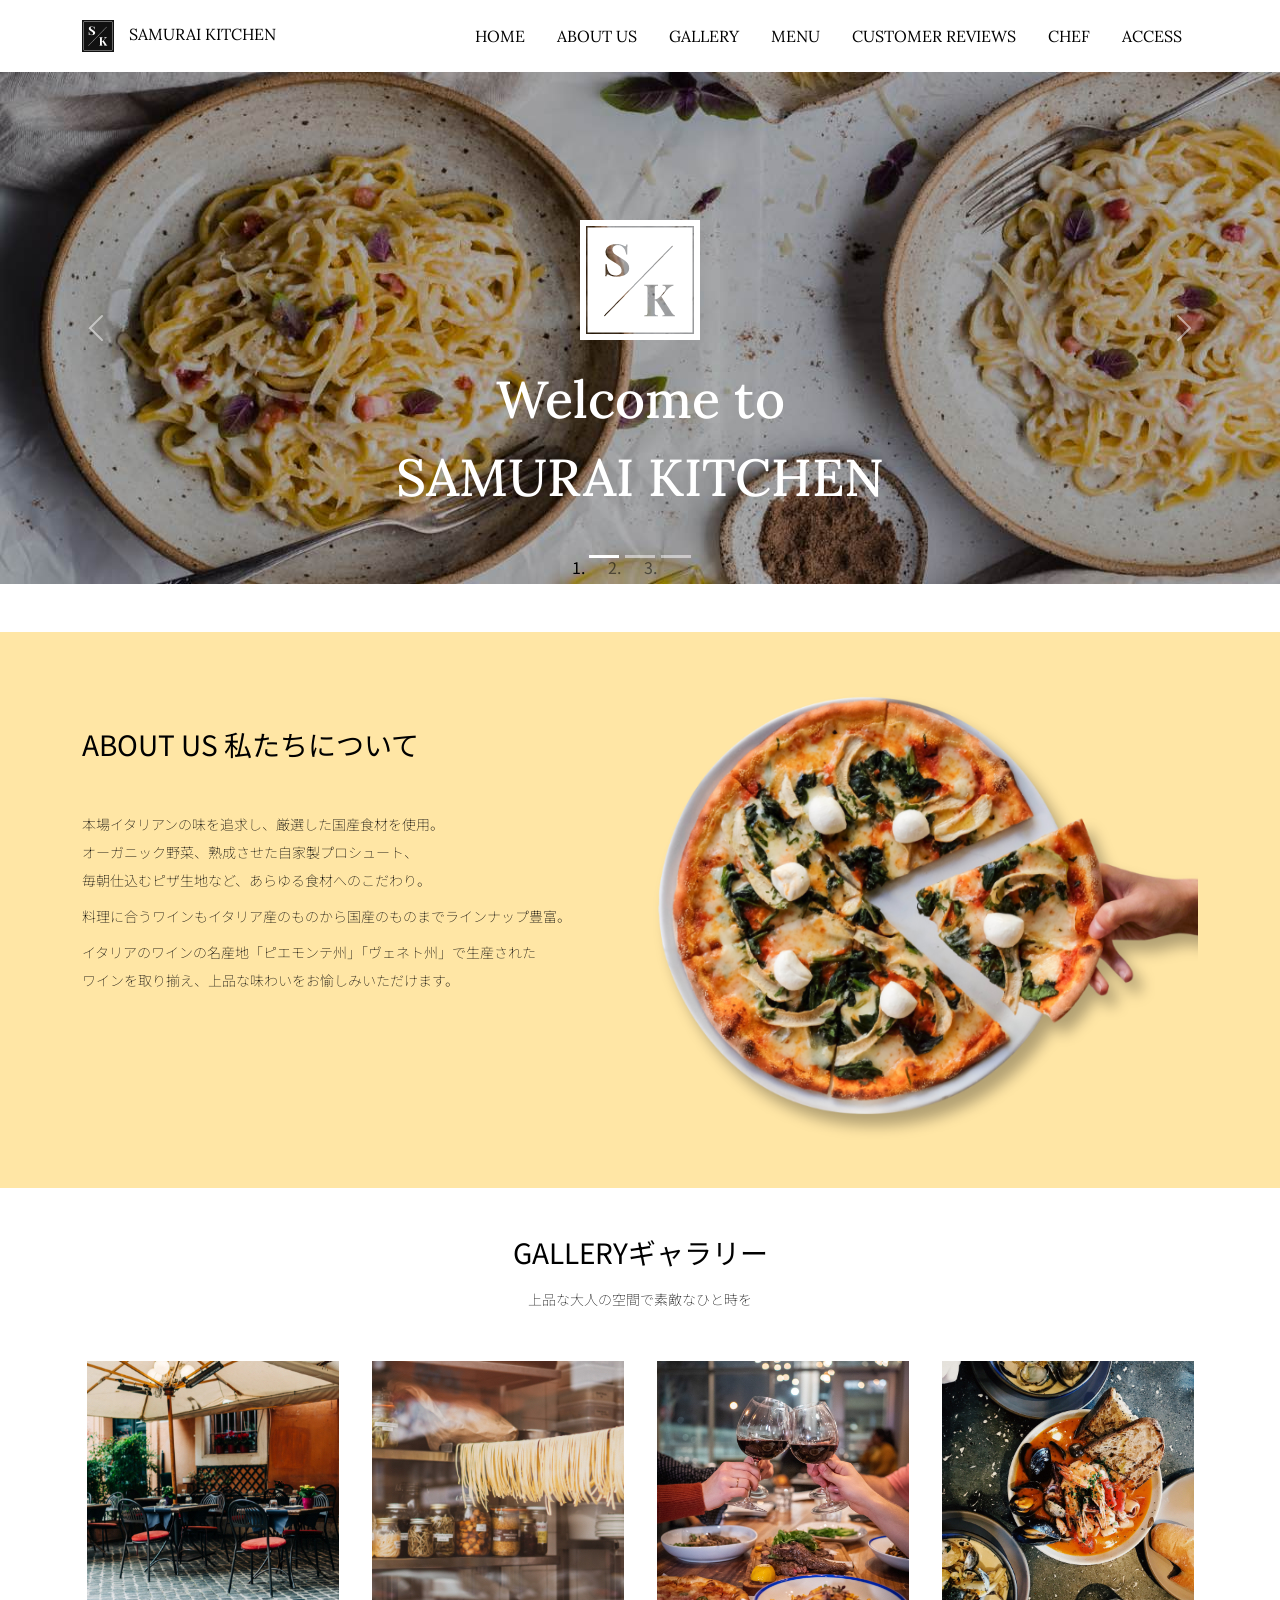
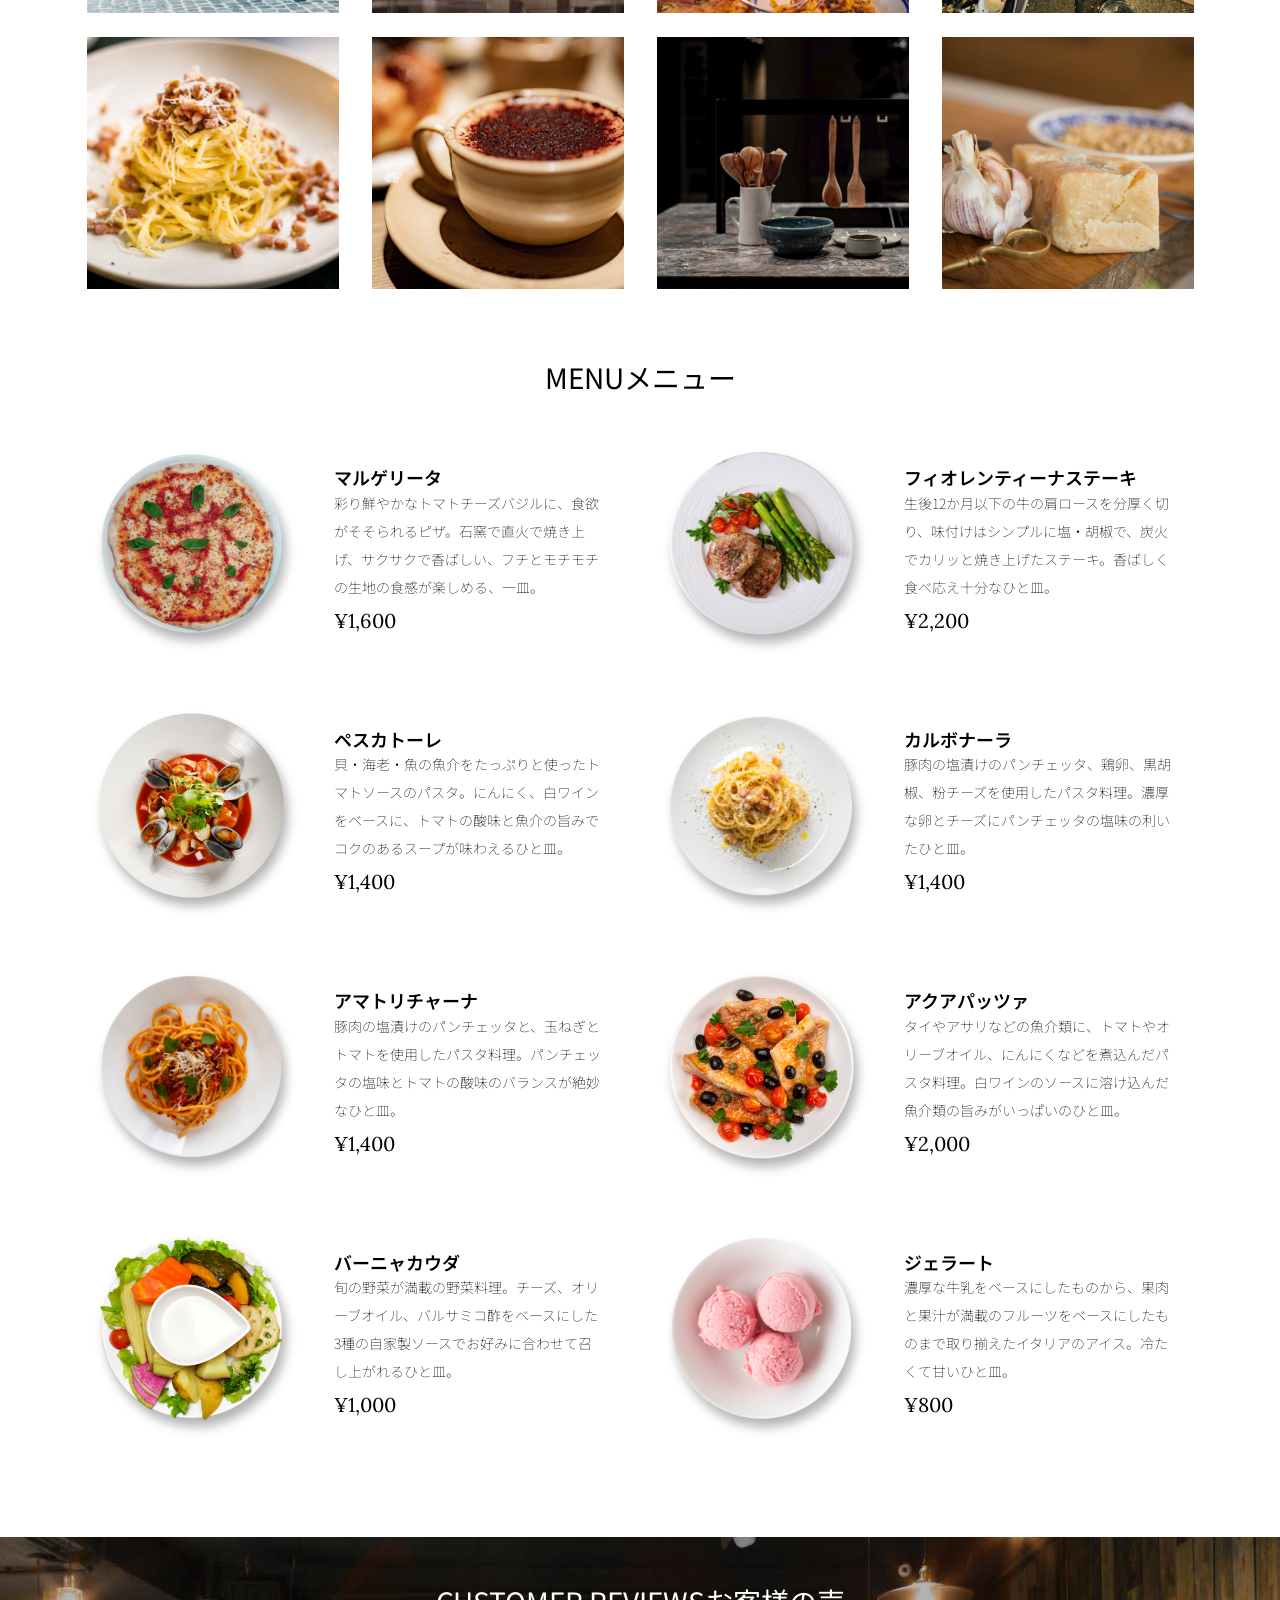
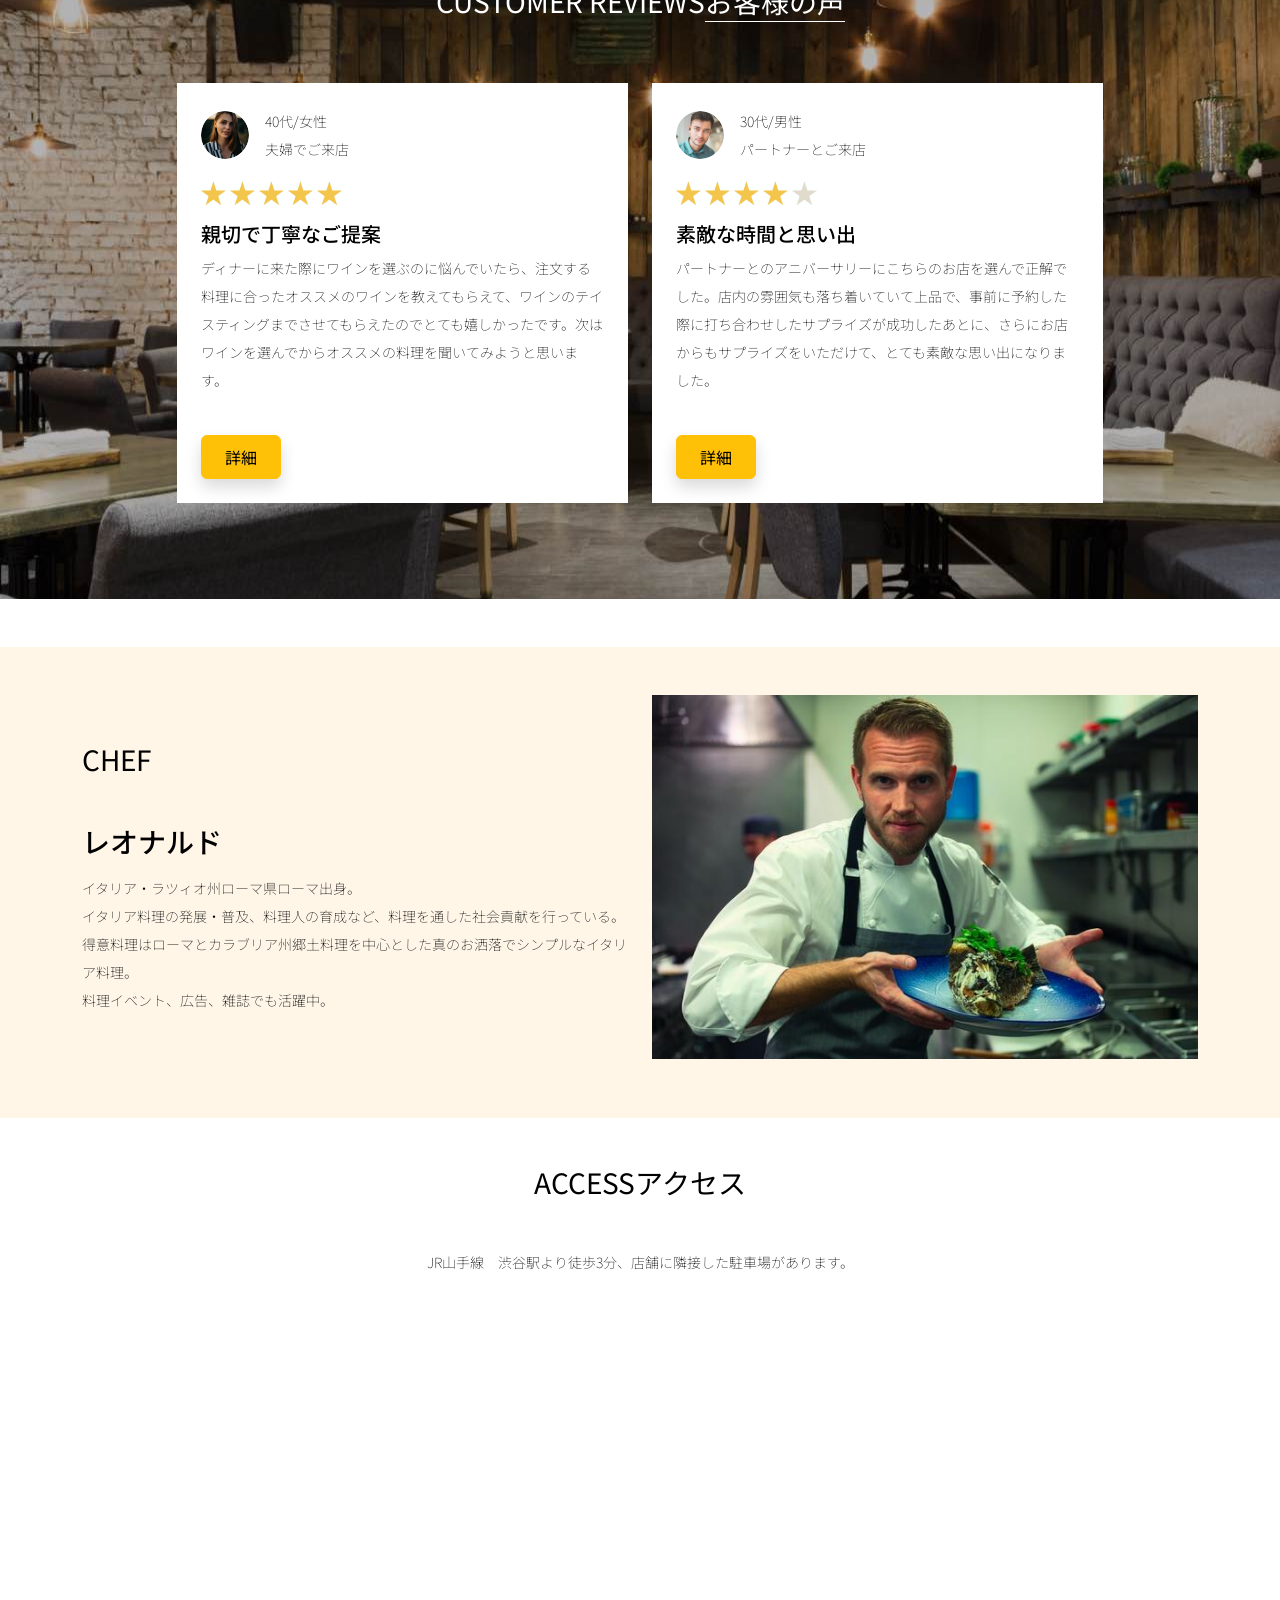
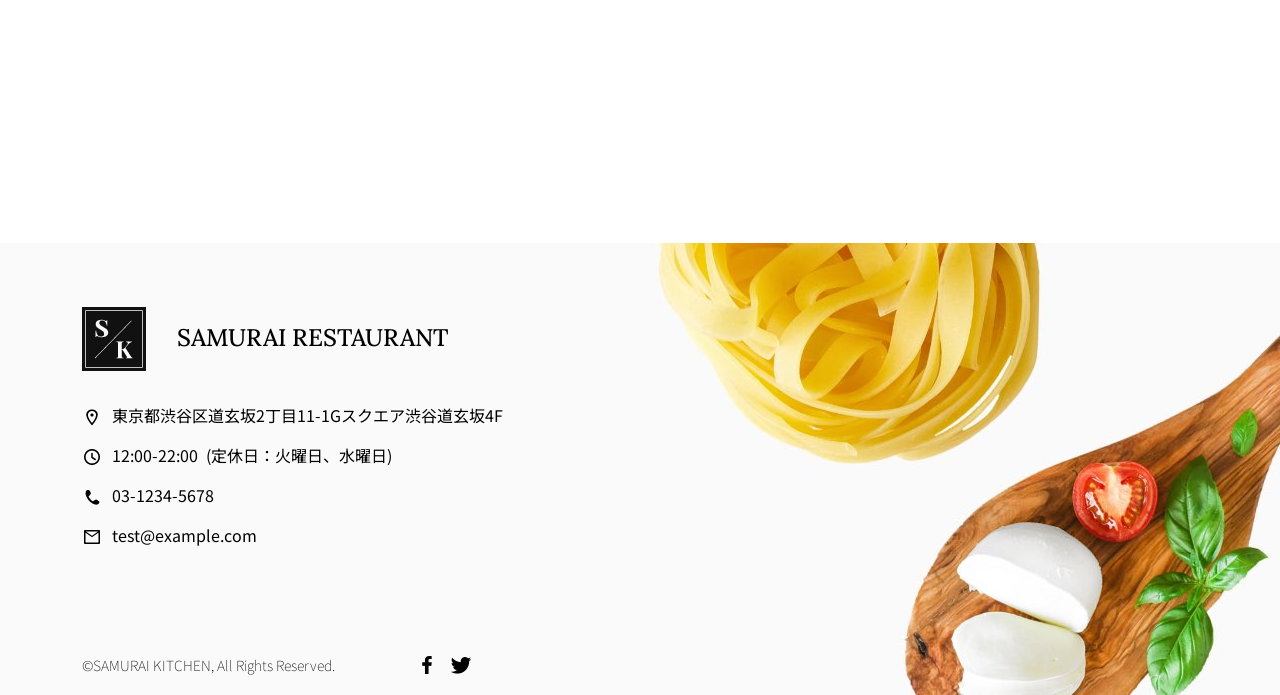
==== commit 74f6c97d: "再提出2" ====
--- a/kadai_015/index.html
+++ b/kadai_015/index.html
@@ -403,7 +403,7 @@
           <h2 class="section_title chef mb-5">
             CHEF
           </h2>
-          <h3 class="mb-5">レオナルド</h3>
+          <h3 class="mb-3">レオナルド</h3>
           <p class="mb-2">
             イタリア・ラツィオ州ローマ県ローマ出身。<br>
             イタリア料理の発展・普及、料理人の育成など、料理を通した社会貢献を行っている。 <br>
